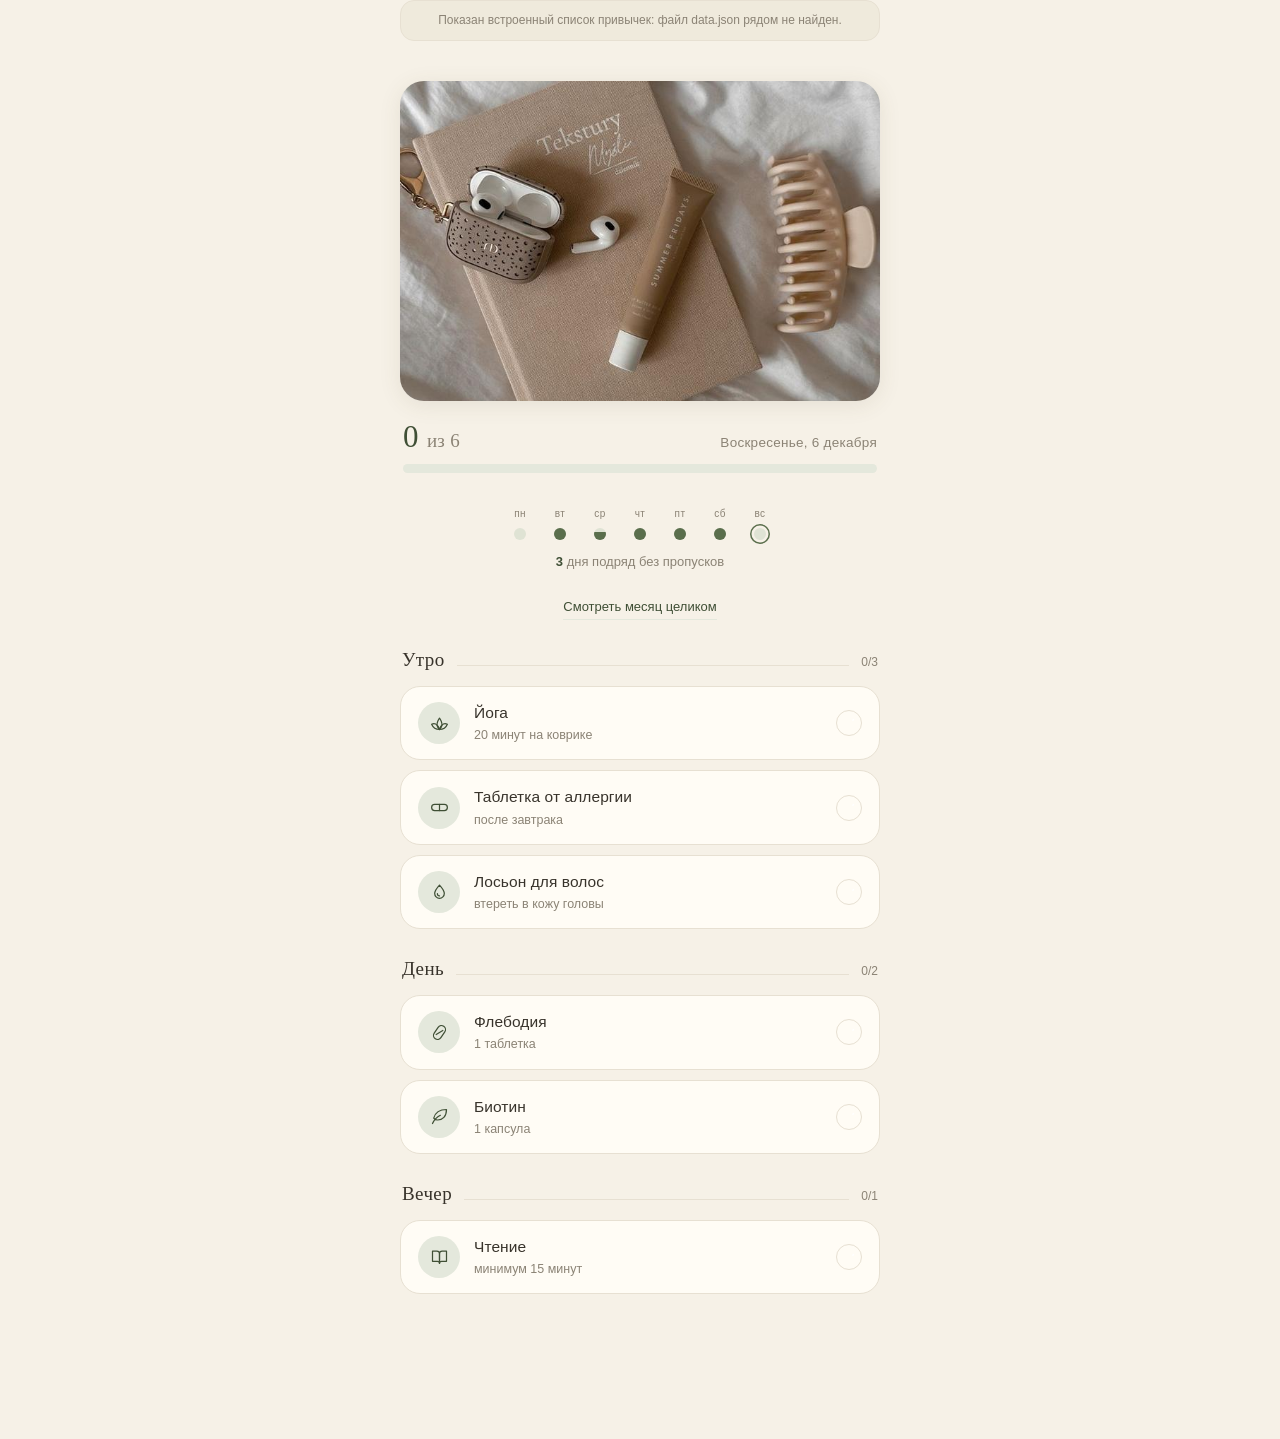
==== index.html @ 43fe490d "Mini App" ====
<!DOCTYPE html>
<html lang="ru">
<head>
<meta charset="utf-8">
<meta name="viewport" content="width=device-width, initial-scale=1, viewport-fit=cover, maximum-scale=1, user-scalable=no">
<meta http-equiv="Cache-Control" content="no-cache, no-store, must-revalidate">
<meta http-equiv="Pragma" content="no-cache">
<meta http-equiv="Expires" content="0">
<meta name="theme-color" content="#F6F1E7">
<title>Мой день</title>
<script src="https://telegram.org/js/telegram-web-app.js"></script>
<style>
:root{
  --paper:#F6F1E7;
  --card:#FFFCF5;
  --ink:#38332B;
  --ink-soft:#8B8375;
  --green:#5A6E4C;
  --green-deep:#3F4F35;
  --green-mist:#E4E8DC;
  --line:#E7E0D2;
  --shadow:0 2px 14px rgba(88,76,52,.07);
  --serif:'Iowan Old Style','Palatino Linotype',Palatino,'Book Antiqua',Georgia,serif;
  --sans:-apple-system,BlinkMacSystemFont,'SF Pro Text','Segoe UI',Roboto,'Helvetica Neue',sans-serif;
}
*{box-sizing:border-box;-webkit-tap-highlight-color:transparent}
html,body{margin:0;padding:0}
body{
  background:var(--paper);
  color:var(--ink);
  font-family:var(--sans);
  font-size:16px;
  line-height:1.45;
  -webkit-font-smoothing:antialiased;
  padding:0 20px calc(48px + env(safe-area-inset-bottom));
  max-width:520px;
  margin:0 auto;
  overscroll-behavior-y:contain;
}

/* ---------- Шапка: баннер и полоса прогресса ---------- */
.hero{padding:22px 0 4px}
.banner{
  display:block;width:100%;aspect-ratio:3/2;object-fit:cover;
  border-radius:24px;box-shadow:0 4px 22px rgba(88,76,52,.10);
}
.meta{
  display:flex;align-items:baseline;justify-content:space-between;
  gap:14px;margin:20px 3px 11px;
}
.count{
  font-family:var(--serif);font-size:31px;line-height:1;margin:0;
  letter-spacing:.01em;
}
.count b{font-weight:400;color:var(--green-deep)}
.count span{color:var(--ink-soft);font-size:19px}
.track{
  height:9px;border-radius:99px;background:var(--green-mist);
  overflow:hidden;margin:0 3px;
}
.fill{
  display:block;height:100%;width:0;border-radius:99px;
  background:var(--green);
  transition:width .8s cubic-bezier(.34,.9,.3,1);
}
.date{
  font-size:13.5px;color:var(--ink-soft);
  letter-spacing:.02em;margin:0;flex:none;
}

/* ---------- Неделя ---------- */
.week{
  display:flex;justify-content:center;gap:14px;
  margin:30px 0 6px;
}
.day{width:26px;text-align:center}
.day small{
  display:block;font-size:10px;color:var(--ink-soft);
  margin-bottom:7px;letter-spacing:.04em;
}
.dot{
  display:block;
  width:12px;height:12px;border-radius:50%;margin:0 auto;
  background:#DFE3D4;position:relative;overflow:hidden;
}
.dot i{
  position:absolute;left:0;bottom:0;width:100%;
  background:var(--green);display:block;
}
.day.today .dot{box-shadow:0 0 0 2.5px var(--paper),0 0 0 4px var(--green)}
.streak{
  text-align:center;font-size:13px;color:var(--ink-soft);
  margin-bottom:26px;
}
.streak b{color:var(--green-deep);font-weight:600}

/* ---------- Секции ---------- */
.section-head{
  display:flex;align-items:baseline;gap:12px;
  margin:26px 2px 12px;
}
.section-head h2{
  font-family:var(--serif);font-weight:400;
  font-size:19px;margin:0;letter-spacing:.02em;
}
.section-head hr{
  flex:1;border:0;border-top:1px solid var(--line);margin:0;
}
.section-head em{
  font-style:normal;font-size:12px;color:var(--ink-soft);
}

/* ---------- Карточка привычки ---------- */
.habit{
  display:flex;align-items:center;gap:14px;
  width:100%;text-align:left;
  background:var(--card);border:1px solid var(--line);
  border-radius:20px;padding:15px 17px;margin-bottom:10px;
  font:inherit;color:inherit;cursor:pointer;
  transition:background .2s,border-color .2s,opacity .25s,transform .12s;
}
.habit:active{transform:scale(.985)}
.habit:focus-visible{outline:2px solid var(--green);outline-offset:2px}
.icon{
  flex:none;width:42px;height:42px;border-radius:50%;
  background:var(--green-mist);
  display:flex;align-items:center;justify-content:center;
  transition:background .25s;
}
.icon svg{width:21px;height:21px;stroke:var(--green-deep);
  fill:none;stroke-width:1.4;stroke-linecap:round;stroke-linejoin:round;
  transition:stroke .25s;
}
.txt{flex:1;min-width:0}
.txt strong{display:block;font-size:15.5px;font-weight:500;letter-spacing:.005em}
.txt span{display:block;font-size:12.5px;color:var(--ink-soft);margin-top:2px}
.check{
  flex:none;width:26px;height:26px;border-radius:50%;
  border:1.5px solid var(--line);
  display:flex;align-items:center;justify-content:center;
  transition:background .25s,border-color .25s;
}
.check svg{width:13px;height:13px;stroke:#fff;fill:none;
  stroke-width:2.4;stroke-linecap:round;stroke-linejoin:round;
  stroke-dasharray:20;stroke-dashoffset:20;
}
.habit.done{background:transparent;border-color:transparent;opacity:.52}
.habit.done .icon{background:var(--green-mist)}
.habit.done .check{background:var(--green);border-color:var(--green)}
.habit.done .check svg{stroke-dashoffset:0;transition:stroke-dashoffset .3s .05s ease-out}

/* ---------- День закрыт ---------- */
.closed{
  margin:28px 0 4px;padding:20px;border-radius:22px;
  background:var(--green-deep);color:#F3F0E6;text-align:center;
  font-family:var(--serif);font-size:17px;letter-spacing:.02em;
  opacity:0;transform:translateY(10px);
  transition:opacity .45s,transform .45s;
  pointer-events:none;
}
.closed.show{opacity:1;transform:none}

/* ---------- Заглушка ---------- */
.fallback{
  margin:80px auto;max-width:320px;text-align:center;
}
.fallback h1{font-family:var(--serif);font-weight:400;font-size:22px;margin:0 0 10px}
.fallback p{font-size:14px;color:var(--ink-soft);margin:0 0 22px;line-height:1.55}
.fallback button{
  font:inherit;font-size:15px;color:#F3F0E6;background:var(--green-deep);
  border:0;border-radius:100px;padding:12px 28px;cursor:pointer;
}
.hidden{display:none}
.notice{
  margin:0 0 18px;padding:11px 15px;border-radius:14px;
  background:#EFEADC;border:1px solid var(--line);
  font-size:12px;color:var(--ink-soft);line-height:1.45;text-align:center;
}

.more{
  display:block;margin:0 auto 26px;
  font:inherit;font-size:13px;color:var(--green-deep);
  background:none;border:0;cursor:pointer;
  border-bottom:1px solid var(--green-mist);padding:0 0 2px;
}
.more:focus-visible{outline:2px solid var(--green);outline-offset:3px}

/* ---------- Экран истории ---------- */
.sheet{
  position:fixed;inset:0;z-index:40;
  background:var(--paper);
  padding:calc(22px + env(safe-area-inset-top)) 20px calc(40px + env(safe-area-inset-bottom));
  overflow-y:auto;
  opacity:0;transform:translateY(14px);
  transition:opacity .3s,transform .3s;
}
.sheet.hidden{display:none}
.notice{
  margin:0 0 18px;padding:11px 15px;border-radius:14px;
  background:#EFEADC;border:1px solid var(--line);
  font-size:12px;color:var(--ink-soft);line-height:1.45;text-align:center;
}
.sheet.show{opacity:1;transform:none}
.sheet-inner{max-width:480px;margin:0 auto}
.sheet-top{display:flex;align-items:center;justify-content:space-between;margin-bottom:26px}
.sheet-top h1{font-family:var(--serif);font-weight:400;font-size:22px;margin:0;letter-spacing:.02em}
.close{
  width:34px;height:34px;border-radius:50%;flex:none;
  background:var(--card);border:1px solid var(--line);cursor:pointer;
  display:flex;align-items:center;justify-content:center;padding:0;
}
.close svg{width:13px;height:13px;stroke:var(--ink);fill:none;stroke-width:1.8;stroke-linecap:round}
.close:focus-visible{outline:2px solid var(--green);outline-offset:2px}

.cal{display:grid;grid-template-columns:repeat(7,1fr);gap:9px 6px}
.cal .wd{
  text-align:center;font-size:10px;color:var(--ink-soft);
  letter-spacing:.04em;padding-bottom:4px;
}
.cell{aspect-ratio:1;display:flex;flex-direction:column;align-items:center;justify-content:center;gap:4px}
.cell b{font-size:11px;font-weight:400;color:var(--ink-soft)}
.cell .dot{width:22px;height:22px}
.cell.void{visibility:hidden}
.cell.future{opacity:.32}
.cell.now .dot{box-shadow:0 0 0 2.5px var(--paper),0 0 0 4px var(--green)}

.stats{display:flex;gap:10px;margin:30px 0 22px}
.stat{
  flex:1;background:var(--card);border:1px solid var(--line);
  border-radius:18px;padding:15px 14px;text-align:center;
}
.stat b{display:block;font-family:var(--serif);font-size:26px;font-weight:400;color:var(--green-deep);line-height:1.1}
.stat span{display:block;font-size:11.5px;color:var(--ink-soft);margin-top:5px;line-height:1.35}

.legend{font-size:12px;color:var(--ink-soft);text-align:center;line-height:1.5;margin:0 0 30px}
.danger{
  display:block;width:100%;font:inherit;font-size:13.5px;
  color:#9A5B4C;background:none;border:1px solid var(--line);
  border-radius:100px;padding:12px;cursor:pointer;
}
.danger:focus-visible{outline:2px solid #9A5B4C;outline-offset:2px}

@media (prefers-reduced-motion:reduce){
  *{transition-duration:.01ms !important;animation-duration:.01ms !important}
}
</style>
</head>
<body>

<script type="application/json" id="seed">
{
  "profile": {
    "name": "Мой день",
    "avatarAlt": "Фото профиля"
  },
  "sections": [
    {
      "id": "morning",
      "title": "Утро"
    },
    {
      "id": "day",
      "title": "День"
    },
    {
      "id": "evening",
      "title": "Вечер"
    }
  ],
  "habits": [
    {
      "id": "yoga",
      "title": "Йога",
      "note": "20 минут на коврике",
      "section": "morning",
      "icon": "lotus"
    },
    {
      "id": "allergy",
      "title": "Таблетка от аллергии",
      "note": "после завтрака",
      "section": "morning",
      "icon": "pill"
    },
    {
      "id": "lotion",
      "title": "Лосьон для волос",
      "note": "втереть в кожу головы",
      "section": "morning",
      "icon": "drop"
    },
    {
      "id": "phlebodia",
      "title": "Флебодия",
      "note": "1 таблетка",
      "section": "day",
      "icon": "capsule"
    },
    {
      "id": "biotin",
      "title": "Биотин",
      "note": "1 капсула",
      "section": "day",
      "icon": "leaf"
    },
    {
      "id": "reading",
      "title": "Чтение",
      "note": "минимум 15 минут",
      "section": "evening",
      "icon": "book"
    }
  ],
  "demoHistory": [
    {
      "daysAgo": 1,
      "done": [
        "yoga",
        "allergy",
        "lotion",
        "phlebodia",
        "biotin",
        "reading"
      ]
    },
    {
      "daysAgo": 2,
      "done": [
        "yoga",
        "allergy",
        "lotion",
        "phlebodia",
        "biotin",
        "reading"
      ]
    },
    {
      "daysAgo": 3,
      "done": [
        "yoga",
        "allergy",
        "lotion",
        "phlebodia",
        "biotin",
        "reading"
      ]
    },
    {
      "daysAgo": 4,
      "done": [
        "allergy",
        "lotion",
        "phlebodia",
        "biotin"
      ]
    },
    {
      "daysAgo": 5,
      "done": [
        "yoga",
        "allergy",
        "lotion",
        "phlebodia",
        "biotin",
        "reading"
      ]
    }
  ],
  "closedDayMessages": [
    "Все шесть. Сегодня ты была последовательной.",
    "День закрыт целиком. Ни одного «доделаю завтра».",
    "Шесть из шести. Ты держишь слово, данное себе.",
    "Всё сделано. Можно выдохнуть с чистой совестью.",
    "Полный день. Так и выглядит забота о себе.",
    "Ни одного пропуска. Это заслуженно.",
    "Готово. Каждая галочка — это ты выбрала себя.",
    "Все шесть закрыты. Из таких дней и складывается результат.",
    "Сегодня ты сделала ровно то, что обещала.",
    "Чистый день, без пробелов. Красиво.",
    "Шесть из шести. Ты умеешь доводить до конца.",
    "День закрыт. Тело скажет спасибо чуть позже.",
    "Всё выполнено. Это уже не усилие, это привычка.",
    "Полный день. Серия продолжается благодаря тебе.",
    "Готово, всё до одного. Отдыхай спокойно.",
    "Ты закрыла день целиком. Немногие так умеют.",
    "Шесть галочек. Ни одна не поставилась сама собой.",
    "Всё на месте. Ты справилась.",
    "День без единого пропуска. Хороший был день.",
    "Все шесть. Ты сегодня не искала оправданий.",
    "Закрыто полностью. Это про уважение к себе.",
    "Шесть из шести. Спокойная гордость — уместна."
  ]
}
</script>

<main id="app" class="hidden">
  <p class="notice hidden" id="notice">Показан встроенный список привычек: файл data.json рядом не найден.</p>
  <header class="hero">
    <img class="banner" id="banner" src="[data-uri]" alt="">
    <div class="meta">
      <p class="count" id="count"></p>
      <p class="date" id="date"></p>
    </div>
    <div class="track"><span class="fill" id="fill"></span></div>
  </header>

  <div class="week" id="week"></div>
  <p class="streak" id="streak"></p>
  <button class="more" type="button" id="openHistory">Смотреть месяц целиком</button>

  <div id="list"></div>

  <div class="closed" id="closed"></div>
</main>

<section class="sheet hidden" id="sheet" role="dialog" aria-modal="true" aria-label="История за месяц">
  <div class="sheet-inner">
    <div class="sheet-top">
      <h1 id="sheetTitle"></h1>
      <button class="close" type="button" id="closeHistory" aria-label="Закрыть">
        <svg viewBox="0 0 24 24" aria-hidden="true"><path d="M6 6 18 18M18 6 6 18"/></svg>
      </button>
    </div>
    <div class="cal" id="cal"></div>
    <div class="stats" id="stats"></div>
    <p class="legend">Чем полнее круг, тем больше привычек закрыто в этот день.</p>
    <button class="danger" type="button" id="reset">Очистить всю историю</button>
  </div>
</section>

<section class="fallback hidden" id="fallback">
  <h1>Список привычек не загрузился</h1>
  <p>Файл <b>data.json</b> не найден рядом с <b>index.html</b> или в нём ошибка — чаще всего лишняя либо пропущенная запятая. Проверь, что оба файла лежат в одной папке.</p>
  <button type="button" onclick="location.reload()">Попробовать снова</button>
</section>

<script>
(function(){
'use strict';

/* ================= Telegram ================= */
var tg = window.Telegram && window.Telegram.WebApp ? window.Telegram.WebApp : null;
if (tg) {
  tg.ready();
  tg.expand();
  try { tg.setHeaderColor('#F6F1E7'); tg.setBackgroundColor('#F6F1E7'); } catch(e){}
  try { tg.disableVerticalSwipes(); } catch(e){}
}
var cloud = (tg && tg.CloudStorage && tg.isVersionAtLeast && tg.isVersionAtLeast('6.9')) ? tg.CloudStorage : null;

function haptic(kind){
  if (!tg || !tg.HapticFeedback) return;
  try {
    if (kind === 'success') tg.HapticFeedback.notificationOccurred('success');
    else tg.HapticFeedback.impactOccurred(kind);
  } catch(e){}
}

/* ================= Хранилище ================= */
var KEY = 'habits_v1';
var CFG = null;          // содержимое data.json
var DONE = {};           // { '2026-09-07': ['yoga','allergy'] }

function todayKey(d){
  d = d || new Date();
  return d.getFullYear() + '-' +
    String(d.getMonth()+1).padStart(2,'0') + '-' +
    String(d.getDate()).padStart(2,'0');
}
function shiftKey(days){
  var d = new Date(); d.setDate(d.getDate() - days); return todayKey(d);
}

/* Компактная упаковка: дата -> битовая маска привычек.
   Держим последние 370 дней, чтобы уложиться в лимит CloudStorage (4 КБ на ключ). */
function pack(){
  var ids = CFG.habits.map(function(h){ return h.id; });
  var out = {};
  Object.keys(DONE).sort().slice(-370).forEach(function(date){
    var mask = 0;
    DONE[date].forEach(function(id){
      var i = ids.indexOf(id);
      if (i > -1) mask |= (1 << i);
    });
    if (mask) out[date.replace(/-/g,'').slice(2)] = mask.toString(36);
  });
  return JSON.stringify({ v:1, ids: ids, d: out });
}
function unpack(raw){
  var res = {};
  if (!raw) return res;
  var obj;
  try { obj = JSON.parse(raw); } catch(e){ return res; }
  if (!obj || !obj.ids || !obj.d) return res;
  Object.keys(obj.d).forEach(function(short){
    var date = '20' + short.slice(0,2) + '-' + short.slice(2,4) + '-' + short.slice(4,6);
    var mask = parseInt(obj.d[short], 36);
    var list = [];
    obj.ids.forEach(function(id, i){ if (mask & (1 << i)) list.push(id); });
    res[date] = list;
  });
  return res;
}

function save(){
  var raw = pack();
  try { localStorage.setItem(KEY, raw); } catch(e){}
  if (cloud) { try { cloud.setItem(KEY, raw, function(){}); } catch(e){} }
}
function load(done){
  var local = null;
  try { local = localStorage.getItem(KEY); } catch(e){}
  if (cloud) {
    var settled = false;
    var finish = function(raw){ if (settled) return; settled = true; done(raw); };
    setTimeout(function(){ finish(local); }, 2500);   // страховка от зависшего ответа
    try {
      cloud.getItem(KEY, function(err, val){ finish((!err && val) ? val : local); });
    } catch(e){ finish(local); }
  } else {
    done(local);
  }
}

/* ================= Иконки ================= */
var ICONS = {
  lotus:'<path d="M12 20c-4 0-7.5-2.4-9-6 3-1.6 6.4-1 9 6 2.6-7 6-7.6 9-6-1.5 3.6-5 6-9 6Z"/><path d="M12 20c-2.6-2.6-3.4-6.2-2-9.4C11 8.4 12 7 12 7s1 1.4 2 3.6c1.4 3.2.6 6.8-2 9.4Z"/>',
  pill:'<rect x="3" y="8.5" width="18" height="7" rx="3.5"/><path d="M12 8.5v7"/>',
  drop:'<path d="M12 3.5s5.5 6 5.5 9.6A5.5 5.5 0 0 1 12 18.6a5.5 5.5 0 0 1-5.5-5.5C6.5 9.5 12 3.5 12 3.5Z"/><path d="M9.6 13.4a2.5 2.5 0 0 0 2.4 2.5"/>',
  capsule:'<rect x="7.4" y="3.4" width="9.2" height="17.2" rx="4.6" transform="rotate(34 12 12)"/><path d="M8.2 14.3 15.8 9.7"/>',
  leaf:'<path d="M20 4c0 8-4.6 12-10 12a5.6 5.6 0 0 1-4.6-2.2C7.6 6 13 4 20 4Z"/><path d="M4 20c2-4.4 5-7.4 9-9.4"/>',
  book:'<path d="M4 4.8h5a3 3 0 0 1 3 3v11a2.4 2.4 0 0 0-2.4-2.4H4Z"/><path d="M20 4.8h-5a3 3 0 0 0-3 3v11a2.4 2.4 0 0 1 2.4-2.4H20Z"/>'
};
var TICK = '<svg viewBox="0 0 24 24" aria-hidden="true"><path d="M4.5 12.5 9.5 17.5 19.5 6.5"/></svg>';

/* ================= Рендер ================= */
var MONTHS = ['января','февраля','марта','апреля','мая','июня','июля','августа','сентября','октября','ноября','декабря'];
var WEEKDAYS = ['воскресенье','понедельник','вторник','среда','четверг','пятница','суббота'];
var WD_SHORT = ['вс','пн','вт','ср','чт','пт','сб'];
var WD_FULL = ['Воскресенье','Понедельник','Вторник','Среда','Четверг','Пятница','Суббота'];

function plural(n, one, few, many){
  var m10 = n % 10, m100 = n % 100;
  if (m10 === 1 && m100 !== 11) return one;
  if (m10 >= 2 && m10 <= 4 && (m100 < 10 || m100 >= 20)) return few;
  return many;
}

function isDone(id){
  var t = DONE[todayKey()] || [];
  return t.indexOf(id) > -1;
}
function dayCount(dateKey){
  return (DONE[dateKey] || []).length;
}

function renderList(){
  var list = document.getElementById('list');
  list.innerHTML = '';
  CFG.sections.forEach(function(sec){
    var items = CFG.habits.filter(function(h){ return h.section === sec.id; });
    if (!items.length) return;

    var doneN = items.filter(function(h){ return isDone(h.id); }).length;

    var head = document.createElement('div');
    head.className = 'section-head';
    head.innerHTML = '<h2>' + sec.title + '</h2><hr><em>' + doneN + '/' + items.length + '</em>';
    list.appendChild(head);

    items.forEach(function(h){
      var b = document.createElement('button');
      b.type = 'button';
      b.className = 'habit' + (isDone(h.id) ? ' done' : '');
      b.setAttribute('aria-pressed', isDone(h.id) ? 'true' : 'false');
      b.innerHTML =
        '<span class="icon"><svg viewBox="0 0 24 24" aria-hidden="true">' + (ICONS[h.icon] || ICONS.leaf) + '</svg></span>' +
        '<span class="txt"><strong></strong><span></span></span>' +
        '<span class="check">' + TICK + '</span>';
      b.querySelector('strong').textContent = h.title;
      b.querySelector('.txt span').textContent = h.note || '';
      b.addEventListener('click', function(){ toggle(h.id); });
      list.appendChild(b);
    });
  });
}

/* Фраза дня: привязана к дате, поэтому в течение суток не меняется, а завтра будет другой */
function praiseForToday(){
  var list = CFG.closedDayMessages;
  if (!list || !list.length) return CFG.closedDayMessage || 'День закрыт.';
  var dayNumber = Math.floor(new Date(todayKey() + 'T00:00:00').getTime() / 86400000);
  return list[((dayNumber % list.length) + list.length) % list.length];
}

function renderHeader(){
  var total = CFG.habits.length;
  var n = dayCount(todayKey());

  document.getElementById('fill').style.width = Math.round(n / total * 100) + '%';
  document.getElementById('count').innerHTML = '<b>' + n + '</b> <span>из ' + total + '</span>';

  var d = new Date();
  document.getElementById('date').textContent =
    WD_FULL[d.getDay()] + ', ' + d.getDate() + ' ' + MONTHS[d.getMonth()];

  document.getElementById('closed').textContent = praiseForToday();
  document.getElementById('closed').classList.toggle('show', n === total);
}

function renderWeek(){
  var total = CFG.habits.length;
  var wrap = document.getElementById('week');
  wrap.innerHTML = '';
  for (var i = 6; i >= 0; i--) {
    var key = shiftKey(i);
    var d = new Date(); d.setDate(d.getDate() - i);
    var pct = Math.round(dayCount(key) / total * 100);
    var el = document.createElement('div');
    el.className = 'day' + (i === 0 ? ' today' : '');
    el.innerHTML = '<small>' + WD_SHORT[d.getDay()] + '</small>' +
                   '<span class="dot"><i style="height:' + pct + '%"></i></span>';
    wrap.appendChild(el);
  }

  // Стрик: дни подряд, где закрыты все привычки. Сегодняшний незакрытый день не обнуляет серию.
  var streak = 0;
  for (var j = 0; j < 400; j++) {
    var k = shiftKey(j);
    if (dayCount(k) === total) streak++;
    else if (j === 0) continue;
    else break;
  }
  var s = document.getElementById('streak');
  s.innerHTML = streak > 0
    ? '<b>' + streak + '</b> ' + plural(streak, 'день', 'дня', 'дней') + ' подряд без пропусков'
    : 'Серия начнётся с первого полностью закрытого дня';
}

function render(){ renderHeader(); renderWeek(); renderList(); if (sheetOpen) renderHistory(); }

/* ================= История за месяц ================= */
var MONTHS_NOM = ['Январь','Февраль','Март','Апрель','Май','Июнь','Июль','Август','Сентябрь','Октябрь','Ноябрь','Декабрь'];
var sheetOpen = false;

function bestStreak(){
  var total = CFG.habits.length, best = 0, cur = 0;
  for (var i = 400; i >= 0; i--) {
    if (dayCount(shiftKey(i)) === total) { cur++; if (cur > best) best = cur; }
    else cur = 0;
  }
  return best;
}

function renderHistory(){
  var total = CFG.habits.length;
  var now = new Date();
  var year = now.getFullYear(), month = now.getMonth();

  document.getElementById('sheetTitle').textContent = MONTHS_NOM[month] + ' ' + year;

  var cal = document.getElementById('cal');
  cal.innerHTML = '';
  ['пн','вт','ср','чт','пт','сб','вс'].forEach(function(w){
    var el = document.createElement('div'); el.className = 'wd'; el.textContent = w; cal.appendChild(el);
  });

  var first = new Date(year, month, 1);
  var offset = (first.getDay() + 6) % 7;               // неделя с понедельника
  var days = new Date(year, month + 1, 0).getDate();

  for (var v = 0; v < offset; v++) {
    var e = document.createElement('div'); e.className = 'cell void'; cal.appendChild(e);
  }

  var closedDays = 0;
  for (var d = 1; d <= days; d++) {
    var key = year + '-' + String(month+1).padStart(2,'0') + '-' + String(d).padStart(2,'0');
    var n = dayCount(key);
    if (n === total) closedDays++;
    var isFuture = new Date(year, month, d) > now && key !== todayKey();
    var cell = document.createElement('div');
    cell.className = 'cell' + (isFuture ? ' future' : '') + (key === todayKey() ? ' now' : '');
    cell.innerHTML = '<span class="dot"><i style="height:' + Math.round(n/total*100) + '%"></i></span><b>' + d + '</b>';
    cell.title = d + ' ' + MONTHS[month] + ' — ' + n + ' из ' + total;
    cal.appendChild(cell);
  }

  var best = bestStreak();
  document.getElementById('stats').innerHTML =
    '<div class="stat"><b>' + closedDays + '</b><span>' + plural(closedDays,'полный день','полных дня','полных дней') + ' в этом месяце</span></div>' +
    '<div class="stat"><b>' + best + '</b><span>' + plural(best,'день в лучшей серии','дня в лучшей серии','дней в лучшей серии') + '</span></div>';
}

function openHistory(){
  sheetOpen = true;
  renderHistory();
  var s = document.getElementById('sheet');
  s.classList.remove('hidden');
  requestAnimationFrame(function(){ s.classList.add('show'); });
  document.body.style.overflow = 'hidden';
  if (tg && tg.BackButton) { try { tg.BackButton.show(); } catch(e){} }
}
function closeHistory(){
  sheetOpen = false;
  var s = document.getElementById('sheet');
  s.classList.remove('show');
  setTimeout(function(){ s.classList.add('hidden'); }, 260);
  document.body.style.overflow = '';
  if (tg && tg.BackButton) { try { tg.BackButton.hide(); } catch(e){} }
}

/* ================= Действие ================= */
function toggle(id){
  var key = todayKey();
  if (!DONE[key]) DONE[key] = [];
  var i = DONE[key].indexOf(id);
  var wasFull = DONE[key].length === CFG.habits.length;

  if (i > -1) { DONE[key].splice(i, 1); haptic('light'); }
  else { DONE[key].push(id); haptic('medium'); }

  save();
  render();

  if (!wasFull && DONE[key].length === CFG.habits.length) haptic('success');
}

/* ================= Старт ================= */
function seedDemo(){
  if (!CFG.demoHistory) return;
  CFG.demoHistory.forEach(function(row){
    DONE[shiftKey(row.daysAgo)] = row.done.slice();
  });
  save();
}

function start(cfg){
  CFG = cfg;
  load(function(raw){
    DONE = unpack(raw);
    if (!Object.keys(DONE).length) seedDemo();
    document.getElementById('app').classList.remove('hidden');
    render();
  });
}

function boot(){
  // Открыто напрямую с диска: браузер запрещает fetch по file://, берём встроенную копию данных
  if (location.protocol === 'file:') {
    try { start(JSON.parse(document.getElementById('seed').textContent)); return; }
    catch(e){ document.getElementById('fallback').classList.remove('hidden'); return; }
  }
  fetch('data.json?v=' + Date.now(), { cache: 'no-store' })
    .then(function(r){
      if (!r.ok) throw new Error('HTTP ' + r.status);
      return r.json();
    })
    .then(function(cfg){
      if (!cfg || !Array.isArray(cfg.habits) || !cfg.habits.length) throw new Error('empty');
      start(cfg);
    })
    .catch(function(){
      // data.json недоступен или сломан — работаем на встроенной копии, чтобы не оставить пустой экран
      try {
        start(JSON.parse(document.getElementById('seed').textContent));
        document.getElementById('notice').classList.remove('hidden');
      } catch(e){
        document.getElementById('fallback').classList.remove('hidden');
      }
    });
}

document.getElementById('openHistory').addEventListener('click', function(){ haptic('light'); openHistory(); });
document.getElementById('closeHistory').addEventListener('click', closeHistory);
document.addEventListener('keydown', function(e){ if (e.key === 'Escape' && sheetOpen) closeHistory(); });
if (tg && tg.BackButton) { try { tg.BackButton.onClick(closeHistory); } catch(e){} }

document.getElementById('reset').addEventListener('click', function(){
  var ask = function(ok){
    if (!ok) return;
    DONE = {};
    try { localStorage.removeItem(KEY); } catch(e){}
    if (cloud) { try { cloud.removeItem(KEY, function(){}); } catch(e){} }
    haptic('success');
    render();
    closeHistory();
  };
  if (tg && tg.showConfirm) tg.showConfirm('Удалить все отметки? Это нельзя отменить.', ask);
  else ask(window.confirm('Удалить все отметки? Это нельзя отменить.'));
});

boot();
})();
</script>
</body>
</html>
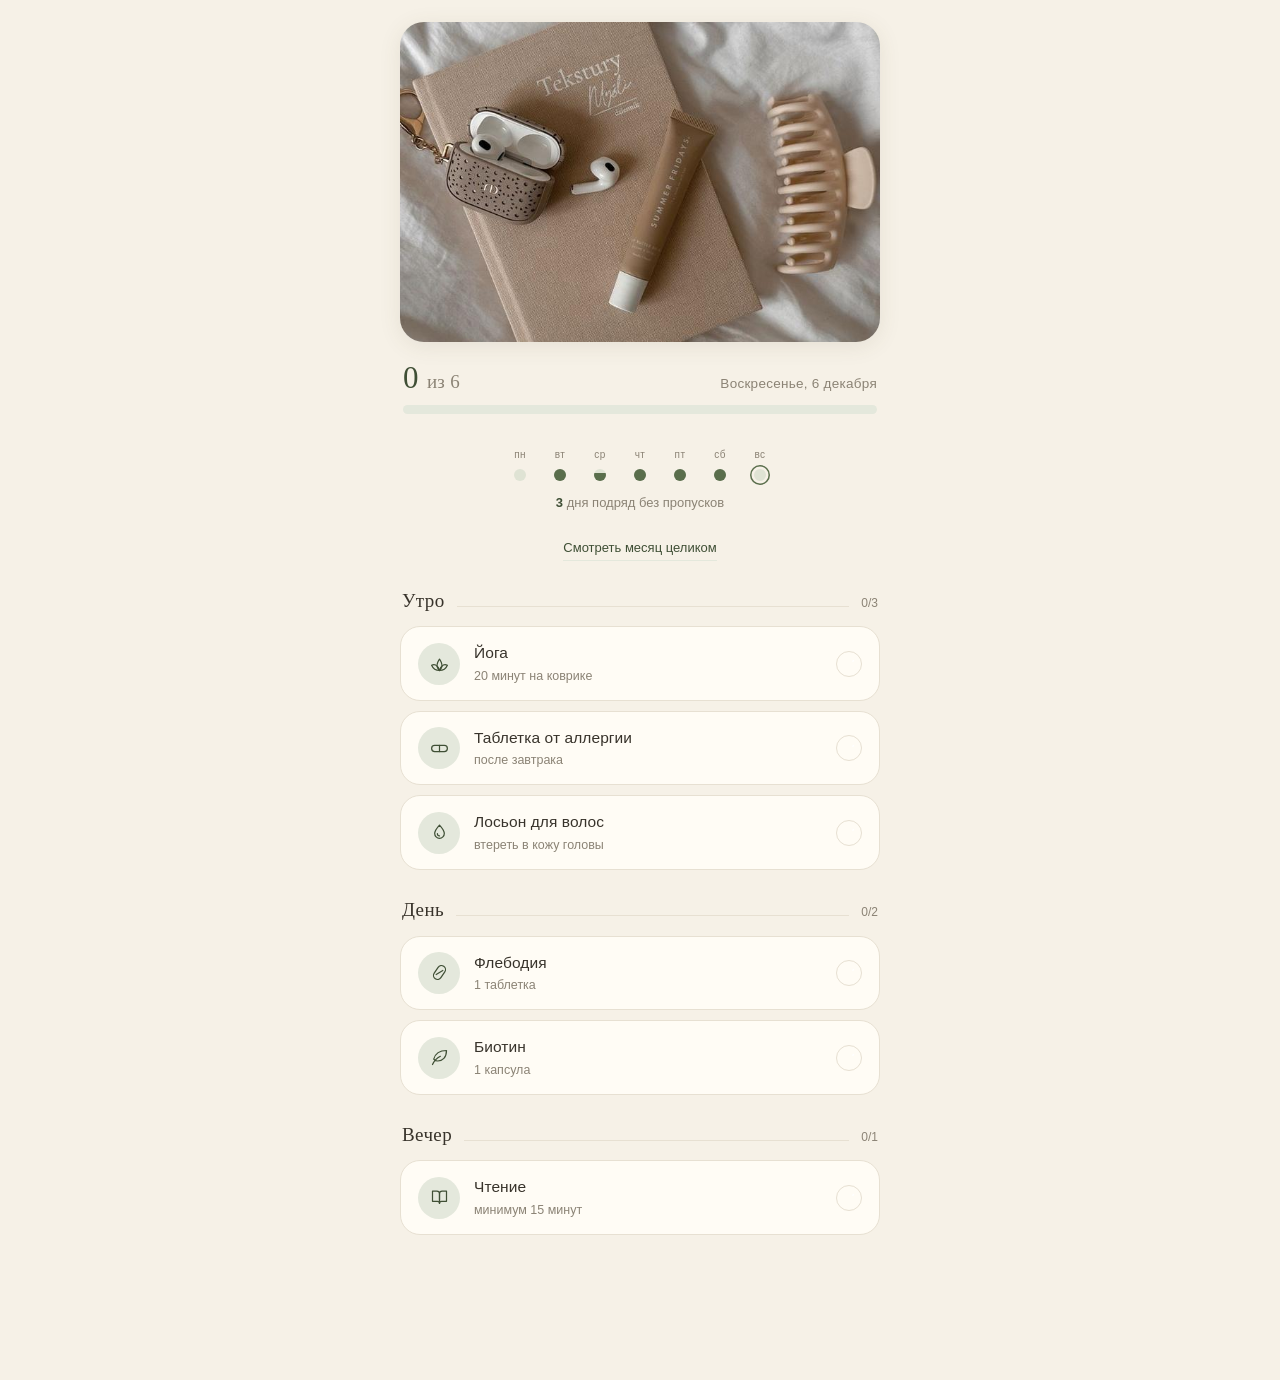
==== commit c13c9a7e: "Убрать техническую заметку про data.json" ====
--- a/index.html
+++ b/index.html
@@ -764,7 +764,6 @@
       // data.json недоступен или сломан — работаем на встроенной копии, чтобы не оставить пустой экран
       try {
         start(JSON.parse(document.getElementById('seed').textContent));
-        document.getElementById('notice').classList.remove('hidden');
       } catch(e){
         document.getElementById('fallback').classList.remove('hidden');
       }
